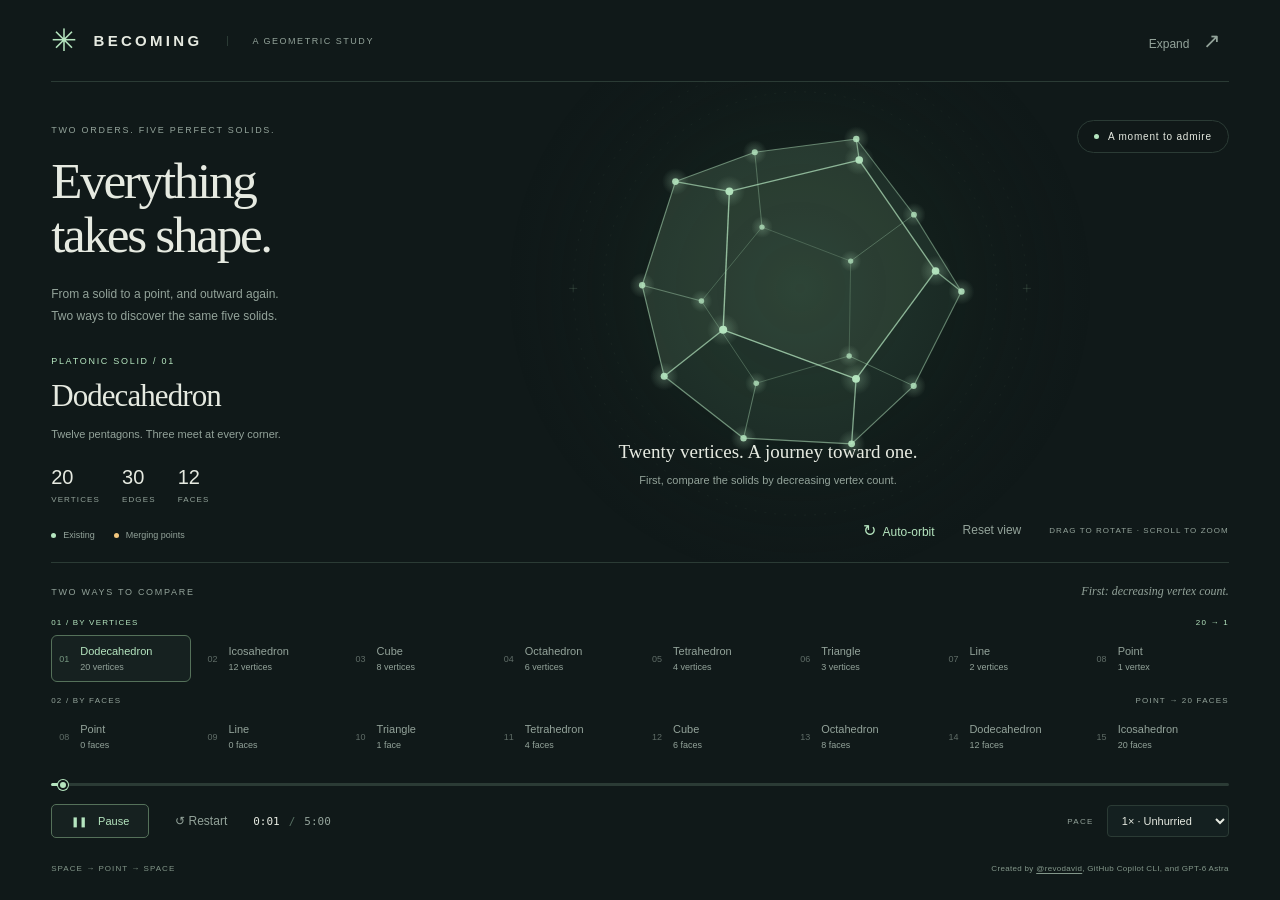
==== index.html @ 0bf8800f "Create Becoming Platonic solids animation Co-authored-by: Copilot <223556219+Copilot@users.noreply.g" ====
<!doctype html>
<html lang="en">
<head>
  <meta charset="utf-8">
  <meta name="viewport" content="width=device-width, initial-scale=1">
  <meta name="theme-color" content="#101919">
  <title>Becoming / A study of Platonic solids</title>
  <link rel="stylesheet" href="styles.css">
  <script src="geometry.js" defer></script>
  <script src="animation.js" defer></script>
</head>
<body>
  <header class="masthead">
    <a class="wordmark" href="./" aria-label="Becoming home"><span class="brand-symbol" aria-hidden="true">&#10035;</span> BECOMING<span class="wordmark-note">A GEOMETRIC STUDY</span></a>
    <button class="quiet-button" id="fullscreen" type="button" aria-label="Enter fullscreen">Expand <span aria-hidden="true">&#8599;</span></button>
  </header>

  <main>
    <section class="scene" aria-label="Interactive three-dimensional geometry animation">
      <canvas id="scene" tabindex="0" aria-label="3D solid. Drag or use arrow keys to rotate; scroll or use plus and minus to zoom."></canvas>
      <div class="introduction">
        <p class="eyebrow">TWO ORDERS. FIVE PERFECT SOLIDS.</p>
        <h1>Everything<br>takes shape.</h1>
        <p class="intro-copy">From a solid to a point, and outward again.<br>Two ways to discover the same five solids.</p>
      </div>
      <div class="phase-indicator"><span id="phase-dot"></span><span id="phase-label">A moment to admire</span></div>
      <div class="shape-info" aria-live="polite" aria-atomic="true">
        <p class="eyebrow" id="shape-category">PLATONIC SOLID / 01</p>
        <h2 id="shape-name">Dodecahedron</h2>
        <p id="shape-description">Twelve pentagons. Three meet at every corner.</p>
        <div class="shape-stats" id="shape-stats"></div>
      </div>
      <div class="scene-caption">
        <p id="caption">Twenty vertices. A journey toward one.</p>
        <span id="caption-detail">First, compare the solids by decreasing vertex count.</span>
      </div>
      <div class="view-tools">
        <button id="orbit" class="quiet-button" type="button" aria-pressed="true"><span class="orbit-icon" aria-hidden="true">&#8635;</span> Auto-orbit</button>
        <button id="reset-view" class="quiet-button" type="button">Reset view</button>
        <span class="drag-hint">DRAG TO ROTATE &middot; SCROLL TO ZOOM</span>
      </div>
      <div class="legend"><span class="legend-dot existing"></span> Existing <span class="legend-dot added"></span> <span id="highlight-label">Merging points</span></div>
    </section>

    <section class="playback" aria-label="Animation playback">
      <div class="timeline-heading"><span class="eyebrow">TWO WAYS TO COMPARE</span><span class="timeline-note" id="order-note">First: decreasing vertex count.</span></div>
      <div class="timeline-chapter active" id="chapter-vertices">
        <div class="chapter-heading"><span>01 / BY VERTICES</span><span>20 &rarr; 1</span></div>
        <div class="stage-navigation" id="stages-vertices" role="group" aria-label="Descending vertex count: dodecahedron to point"></div>
      </div>
      <div class="timeline-chapter" id="chapter-faces">
        <div class="chapter-heading"><span>02 / BY FACES</span><span>POINT &rarr; 20 FACES</span></div>
        <div class="stage-navigation" id="stages-faces" role="group" aria-label="Increasing face count: point to icosahedron"></div>
      </div>
      <label class="sr-only" for="seek">Animation position</label>
      <input id="seek" class="seek" type="range" min="0" max="100" step="0.01" value="0">
      <div class="transport">
        <div class="transport-left">
          <button id="play" class="play-button" type="button" aria-label="Pause animation"><span id="play-icon" aria-hidden="true">&#10074;&#10074;</span><span id="play-text">Pause</span></button>
          <button id="restart" class="quiet-button" type="button" aria-label="Restart animation">&#8634; <span>Restart</span></button>
          <span class="timecode"><span id="elapsed">0:00</span><span class="time-divider">/</span><span id="duration">0:00</span></span>
        </div>
        <div class="transport-right">
          <label for="speed">PACE</label>
          <select id="speed" aria-label="Playback speed">
            <option value="0.5">0.5&times; &middot; Reflective</option>
            <option value="1" selected>1&times; &middot; Unhurried</option>
            <option value="1.5">1.5&times; &middot; Flowing</option>
            <option value="2">2&times; &middot; Brisk</option>
          </select>
        </div>
      </div>
    </section>
  </main>
  <footer><span>SPACE &rarr; POINT &rarr; SPACE</span><span>Created by <a href="https://github.com/revodavid/becoming">@revodavid</a>, GitHub Copilot CLI, and GPT-6 Astra</span></footer>
  <noscript>This animation needs JavaScript enabled in your browser.</noscript>
</body>
</html>
---- styles.css ----
:root {
  color-scheme: dark;
  --background: #101919;
  --surface: #142020;
  --text: #e6eae1;
  --muted: #93a39a;
  --line: #2b3b35;
  --green: #b5e5bf;
  --gold: #f2c77e;
}
* { box-sizing: border-box; }
body { margin: 0; background: var(--background); color: var(--text); font-family: "Segoe UI", sans-serif; font-size: 14px; }
button, select, input { font: inherit; }
button, select { cursor: pointer; }
button { color: inherit; }
button:focus-visible, select:focus-visible, input:focus-visible, canvas:focus-visible, a:focus-visible { outline: 2px solid var(--gold); outline-offset: 5px; }
button:disabled { cursor: default; opacity: .4; }
.masthead { height: 82px; margin: 0 4%; border-bottom: 1px solid var(--line); display: flex; align-items: center; justify-content: space-between; }
.wordmark { display: flex; align-items: center; gap: 13px; color: var(--text); text-decoration: none; letter-spacing: .22em; font-size: 15px; font-weight: 600; }
.brand-symbol { color: var(--green); font-size: 31px; font-weight: 400; }
.wordmark-note { color: var(--muted); border-left: 1px solid var(--line); margin-left: 12px; padding-left: 24px; font-size: 9px; letter-spacing: .17em; font-weight: 400; }
.quiet-button { border: 0; background: transparent; padding: 8px; color: var(--muted); font-size: 12px; transition: color .2s; }
.quiet-button:hover, .quiet-button[aria-pressed="true"] { color: var(--green); }
.masthead .quiet-button span { font-size: 21px; padding-left: 10px; }
main { max-width: 1800px; margin: auto; }
.scene { position: relative; height: calc(100svh - 424px); min-height: 480px; max-height: 1000px; overflow: hidden; }
#scene { display: block; width: 100%; height: 100%; touch-action: none; cursor: grab; }
#scene:active { cursor: grabbing; }
.introduction { position: absolute; top: 9%; left: 4%; pointer-events: none; }
.eyebrow { color: var(--muted); font-size: 9px; letter-spacing: .19em; font-weight: 500; margin: 0 0 19px; }
h1 { font-family: Georgia, "Times New Roman", serif; font-size: clamp(38px, 4vw, 65px); font-weight: 400; letter-spacing: -.045em; line-height: 1.05; margin: 0 0 21px; }
.intro-copy { color: var(--muted); font-size: 12px; line-height: 1.9; margin: 0; }
.phase-indicator { position: absolute; top: 8%; right: 4%; display: flex; align-items: center; gap: 9px; border: 1px solid var(--line); border-radius: 30px; padding: 10px 16px; font-size: 10px; letter-spacing: .08em; background: #101919b3; }
#phase-dot { width: 5px; height: 5px; border-radius: 50%; background: var(--green); }
.phase-indicator.adding { color: var(--gold); border-color: #6d5939; }
.phase-indicator.adding #phase-dot { background: var(--gold); box-shadow: 0 0 9px #f2c77e70; }
.shape-info { position: absolute; left: 4%; bottom: 12%; pointer-events: none; max-width: 270px; }
.shape-info .eyebrow { color: var(--green); margin-bottom: 12px; }
h2 { font: 400 31px Georgia, "Times New Roman", serif; letter-spacing: -.03em; margin: 0 0 12px; }
#shape-description { font-size: 11px; color: var(--muted); line-height: 1.6; margin: 0; }
.shape-stats { display: flex; gap: 22px; margin-top: 23px; }
.stat { display: flex; flex-direction: column; gap: 6px; }
.stat strong { font-size: 20px; font-weight: 400; font-variant-numeric: tabular-nums; }
.stat span { font-size: 8px; letter-spacing: .14em; color: var(--muted); }
.scene-caption { position: absolute; bottom: 15%; left: 35%; width: 50%; text-align: center; pointer-events: none; }
.scene-caption p { margin: 0 0 9px; font: 400 19px Georgia, "Times New Roman", serif; }
.scene-caption > span { color: var(--muted); font-size: 11px; line-height: 1.6; display: block; }
.view-tools { position: absolute; right: 4%; bottom: 3%; display: flex; align-items: center; gap: 12px; }
.drag-hint { font-size: 8px; color: var(--muted); letter-spacing: .13em; margin-left: 8px; }
.orbit-icon { font-size: 16px; margin-right: 4px; }
.legend { position: absolute; left: 4%; bottom: 4.5%; display: flex; align-items: center; gap: 7px; color: var(--muted); font-size: 9px; }
.legend-dot { width: 5px; height: 5px; border-radius: 50%; }
.legend-dot.existing { background: var(--green); }
.legend-dot.added { background: var(--gold); margin-left: 12px; }
.playback { margin: 0 4%; padding-top: 21px; border-top: 1px solid var(--line); }
.timeline-heading { display: flex; justify-content: space-between; align-items: center; margin-bottom: 19px; }
.timeline-heading .eyebrow { margin: 0; }
.timeline-note { font-family: Georgia, "Times New Roman", serif; font-style: italic; font-size: 12px; color: var(--muted); }
.timeline-chapter + .timeline-chapter { margin-top: 14px; }
.chapter-heading { display: flex; justify-content: space-between; margin-bottom: 8px; color: var(--muted); font-size: 8px; letter-spacing: .15em; }
.timeline-chapter.active .chapter-heading { color: var(--green); }
.stage-navigation { display: grid; grid-template-columns: repeat(8, 1fr); gap: 8px; }
.stage-button { min-width: 0; border: 1px solid transparent; border-radius: 6px; background: transparent; padding: 9px 7px; text-align: left; color: var(--muted); display: flex; align-items: center; gap: 11px; }
.stage-button:hover { background: #ffffff05; color: var(--text); }
.stage-button.active { border-color: #55715a; background: #b5e5bf0a; color: var(--green); }
.stage-index { font-size: 9px; opacity: .6; font-variant-numeric: tabular-nums; }
.stage-title { display: block; font-size: 11px; }
.stage-count { display: block; font-size: 9px; margin-top: 5px; color: var(--muted); }
.seek { --progress: 0%; appearance: none; display: block; height: 3px; width: 100%; margin: 23px 0 18px; border-radius: 3px; background: linear-gradient(to right, var(--green) var(--progress), var(--line) var(--progress)); cursor: pointer; }
.seek::-webkit-slider-thumb { appearance: none; width: 10px; height: 10px; border-radius: 50%; background: var(--green); border: 2px solid var(--background); box-shadow: 0 0 0 1px var(--green); }
.seek::-moz-range-thumb { width: 7px; height: 7px; border-radius: 50%; background: var(--green); border: 2px solid var(--background); }
.transport, .transport-left, .transport-right { display: flex; align-items: center; }
.transport { justify-content: space-between; }
.transport-left { gap: 18px; }
.play-button { min-width: 98px; padding: 10px 16px; display: flex; justify-content: center; align-items: center; gap: 11px; border: 1px solid #55715a; border-radius: 5px; color: var(--green); background: #b5e5bf0a; font-size: 11px; }
.play-button:hover { background: #b5e5bf18; }
#play-icon { font-size: 10px; }
.timecode { font-family: Consolas, monospace; font-size: 11px; color: var(--muted); }
#elapsed { color: var(--text); }
.time-divider { padding: 0 9px; color: #577063; }
.transport-right { gap: 13px; }
.transport-right label { font-size: 8px; letter-spacing: .17em; color: var(--muted); }
select { background: var(--surface); border: 1px solid var(--line); border-radius: 4px; padding: 8px 10px; color: var(--text); font-size: 11px; }
footer { display: flex; justify-content: space-between; margin: 26px 4% 17px; color: #83978a; font-size: 8px; letter-spacing: .13em; }
footer span:last-child { letter-spacing: .04em; }
footer a { color: inherit; text-underline-offset: 2px; }
footer a:hover { color: var(--green); }
.sr-only { position: absolute; width: 1px; height: 1px; padding: 0; margin: -1px; overflow: hidden; clip: rect(0, 0, 0, 0); white-space: nowrap; border: 0; }
@media (min-width: 1600px) { .introduction, .shape-info, .legend { left: 5%; } }
@media (max-width: 1000px) {
  .wordmark-note { display: none; }
  .drag-hint { display: none; }
  .stage-button { gap: 6px; padding: 8px 4px; }
  .stage-index { display: none; }
  .stage-title { font-size: 10px; }
  .shape-info { max-width: 220px; }
  .scene-caption { left: 34%; width: 61%; }
  .scene-caption p { font-size: 17px; }
}
@media (max-width: 640px) {
  .masthead { height: 65px; }
  .wordmark { font-size: 12px; }
  .scene { height: 610px; min-height: 610px; }
  .introduction { top: 25px; }
  .introduction .eyebrow { font-size: 7px; margin-bottom: 13px; }
  h1 { font-size: 34px; }
  .intro-copy { display: none; }
  .phase-indicator { top: 26px; padding: 8px 11px; font-size: 8px; }
  .shape-info { bottom: 82px; max-width: none; width: 92%; }
  .shape-info .eyebrow { font-size: 8px; margin-bottom: 9px; }
  h2 { font-size: 25px; }
  #shape-description { max-width: 53%; font-size: 10px; }
  .shape-stats { position: absolute; right: 0; top: 0; gap: 17px; }
  .stat strong { font-size: 18px; }
  .stat span { font-size: 7px; }
  .scene-caption { bottom: 203px; left: 5%; width: 90%; }
  .scene-caption p { font-size: 16px; }
  .scene-caption > span { font-size: 10px; }
  .view-tools { bottom: 17px; gap: 8px; }
  .legend { bottom: 32px; font-size: 8px; gap: 5px; }
  .view-tools .quiet-button { font-size: 10px; padding: 5px; }
  .stage-navigation { grid-template-columns: repeat(4, 1fr); gap: 5px; }
  .stage-button { padding: 9px 7px; gap: 8px; }
  .stage-index { display: none; }
  .stage-title { font-size: clamp(8px, 2.3vw, 10px); }
  .stage-count { font-size: 8px; }
  .timeline-note { font-size: 10px; text-align: right; }
  .timeline-heading { gap: 12px; }
  .timeline-heading .eyebrow { font-size: 8px; }
  .transport-left { gap: 7px; }
  .play-button { min-width: 74px; padding: 9px 10px; gap: 7px; }
  #restart span, .transport-right label { display: none; }
  .timecode { font-size: 10px; }
  .time-divider { padding: 0 4px; }
  .transport-right { gap: 0; }
  select { max-width: 120px; padding: 7px 3px; font-size: 10px; }
  footer { font-size: 7px; margin-top: 24px; gap: 16px; }
  footer span:last-child { max-width: 140px; text-align: right; }
}
@media (prefers-reduced-motion: reduce) { * { transition: none !important; } }
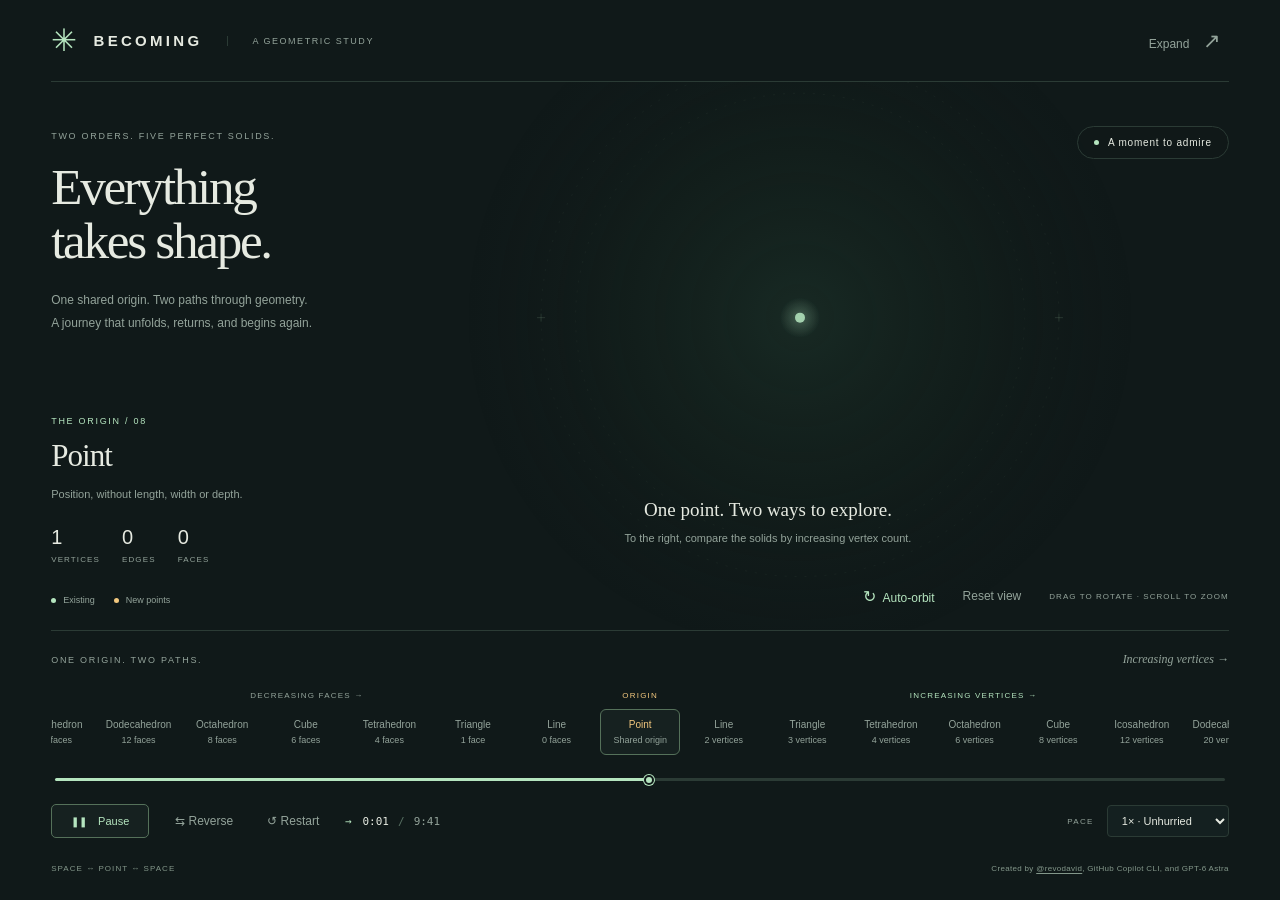
==== commit e28def38: "Add centered bouncing timeline and direction controls Unify both geometry paths around one shared po" ====
--- a/index.html
+++ b/index.html
@@ -21,44 +21,47 @@
       <div class="introduction">
         <p class="eyebrow">TWO ORDERS. FIVE PERFECT SOLIDS.</p>
         <h1>Everything<br>takes shape.</h1>
-        <p class="intro-copy">From a solid to a point, and outward again.<br>Two ways to discover the same five solids.</p>
+        <p class="intro-copy">One shared origin. Two paths through geometry.<br>A journey that unfolds, returns, and begins again.</p>
       </div>
       <div class="phase-indicator"><span id="phase-dot"></span><span id="phase-label">A moment to admire</span></div>
       <div class="shape-info" aria-live="polite" aria-atomic="true">
-        <p class="eyebrow" id="shape-category">PLATONIC SOLID / 01</p>
-        <h2 id="shape-name">Dodecahedron</h2>
-        <p id="shape-description">Twelve pentagons. Three meet at every corner.</p>
+        <p class="eyebrow" id="shape-category">THE ORIGIN / 08</p>
+        <h2 id="shape-name">Point</h2>
+        <p id="shape-description">Position, without length, width or depth.</p>
         <div class="shape-stats" id="shape-stats"></div>
       </div>
       <div class="scene-caption">
-        <p id="caption">Twenty vertices. A journey toward one.</p>
-        <span id="caption-detail">First, compare the solids by decreasing vertex count.</span>
+        <p id="caption">One point. Two ways to explore.</p>
+        <span id="caption-detail">To the right, compare the solids by increasing vertex count.</span>
       </div>
       <div class="view-tools">
         <button id="orbit" class="quiet-button" type="button" aria-pressed="true"><span class="orbit-icon" aria-hidden="true">&#8635;</span> Auto-orbit</button>
         <button id="reset-view" class="quiet-button" type="button">Reset view</button>
         <span class="drag-hint">DRAG TO ROTATE &middot; SCROLL TO ZOOM</span>
       </div>
-      <div class="legend"><span class="legend-dot existing"></span> Existing <span class="legend-dot added"></span> <span id="highlight-label">Merging points</span></div>
+      <div class="legend"><span class="legend-dot existing"></span> Existing <span class="legend-dot added"></span> <span id="highlight-label">New points</span></div>
     </section>
 
     <section class="playback" aria-label="Animation playback">
-      <div class="timeline-heading"><span class="eyebrow">TWO WAYS TO COMPARE</span><span class="timeline-note" id="order-note">First: decreasing vertex count.</span></div>
-      <div class="timeline-chapter active" id="chapter-vertices">
-        <div class="chapter-heading"><span>01 / BY VERTICES</span><span>20 &rarr; 1</span></div>
-        <div class="stage-navigation" id="stages-vertices" role="group" aria-label="Descending vertex count: dodecahedron to point"></div>
+      <div class="timeline-heading"><span class="eyebrow">ONE ORIGIN. TWO PATHS.</span><span class="timeline-note" id="order-note">Increasing vertices &rarr;</span></div>
+      <div class="timeline-scroll" id="timeline-scroll">
+        <div class="timeline-track">
+          <div class="path-labels">
+            <span id="path-faces">DECREASING FACES &rarr;</span>
+            <span class="origin-label">ORIGIN</span>
+            <span id="path-vertices" class="active">INCREASING VERTICES &rarr;</span>
+          </div>
+          <div class="stage-navigation" id="stages" role="group" aria-label="Single timeline: icosahedron, through the shared point, to dodecahedron"></div>
+          <label class="sr-only" for="seek">Timeline position</label>
+          <input id="seek" class="seek" type="range" min="0" max="14" step="0.001" value="7">
+        </div>
       </div>
-      <div class="timeline-chapter" id="chapter-faces">
-        <div class="chapter-heading"><span>02 / BY FACES</span><span>POINT &rarr; 20 FACES</span></div>
-        <div class="stage-navigation" id="stages-faces" role="group" aria-label="Increasing face count: point to icosahedron"></div>
-      </div>
-      <label class="sr-only" for="seek">Animation position</label>
-      <input id="seek" class="seek" type="range" min="0" max="100" step="0.01" value="0">
       <div class="transport">
         <div class="transport-left">
           <button id="play" class="play-button" type="button" aria-label="Pause animation"><span id="play-icon" aria-hidden="true">&#10074;&#10074;</span><span id="play-text">Pause</span></button>
-          <button id="restart" class="quiet-button" type="button" aria-label="Restart animation">&#8634; <span>Restart</span></button>
-          <span class="timecode"><span id="elapsed">0:00</span><span class="time-divider">/</span><span id="duration">0:00</span></span>
+          <button id="reverse" class="quiet-button" type="button" aria-label="Reverse direction to move left" title="Reverse direction to move left"><span aria-hidden="true">&#8646;</span> Reverse</button>
+          <button id="restart" class="quiet-button" type="button" aria-label="Restart from the center point, moving right">&#8634; <span>Restart</span></button>
+          <span class="timecode" title="Position in one complete repeating bounce cycle"><span id="travel-direction" aria-label="Moving right">&rarr;</span> <span id="elapsed">0:00</span><span class="time-divider">/</span><span id="duration">0:00</span></span>
         </div>
         <div class="transport-right">
           <label for="speed">PACE</label>
@@ -72,7 +75,7 @@
       </div>
     </section>
   </main>
-  <footer><span>SPACE &rarr; POINT &rarr; SPACE</span><span>Created by <a href="https://github.com/revodavid/becoming">@revodavid</a>, GitHub Copilot CLI, and GPT-6 Astra</span></footer>
+  <footer><span>SPACE &harr; POINT &harr; SPACE</span><span>Created by <a href="https://github.com/revodavid/becoming">@revodavid</a>, GitHub Copilot CLI, and GPT-6 Astra</span></footer>
   <noscript>This animation needs JavaScript enabled in your browser.</noscript>
 </body>
 </html>
--- a/styles.css
+++ b/styles.css
@@ -23,7 +23,7 @@
 .quiet-button:hover, .quiet-button[aria-pressed="true"] { color: var(--green); }
 .masthead .quiet-button span { font-size: 21px; padding-left: 10px; }
 main { max-width: 1800px; margin: auto; }
-.scene { position: relative; height: calc(100svh - 424px); min-height: 480px; max-height: 1000px; overflow: hidden; }
+.scene { position: relative; height: calc(100svh - 352px); min-height: 480px; max-height: 1000px; overflow: hidden; }
 #scene { display: block; width: 100%; height: 100%; touch-action: none; cursor: grab; }
 #scene:active { cursor: grabbing; }
 .introduction { position: absolute; top: 9%; left: 4%; pointer-events: none; }
@@ -56,17 +56,19 @@
 .timeline-heading { display: flex; justify-content: space-between; align-items: center; margin-bottom: 19px; }
 .timeline-heading .eyebrow { margin: 0; }
 .timeline-note { font-family: Georgia, "Times New Roman", serif; font-style: italic; font-size: 12px; color: var(--muted); }
-.timeline-chapter + .timeline-chapter { margin-top: 14px; }
-.chapter-heading { display: flex; justify-content: space-between; margin-bottom: 8px; color: var(--muted); font-size: 8px; letter-spacing: .15em; }
-.timeline-chapter.active .chapter-heading { color: var(--green); }
-.stage-navigation { display: grid; grid-template-columns: repeat(8, 1fr); gap: 8px; }
-.stage-button { min-width: 0; border: 1px solid transparent; border-radius: 6px; background: transparent; padding: 9px 7px; text-align: left; color: var(--muted); display: flex; align-items: center; gap: 11px; }
+.timeline-scroll { overflow-x: auto; scrollbar-width: thin; scrollbar-color: var(--line) var(--background); padding: 5px 0; }
+.timeline-track { position: relative; min-width: 1250px; }
+.path-labels { display: grid; grid-template-columns: 7fr 1fr 7fr; margin-bottom: 9px; text-align: center; color: var(--muted); font-size: 8px; letter-spacing: .15em; }
+.path-labels .active { color: var(--green); }
+.origin-label { color: var(--gold); }
+.stage-navigation { display: grid; grid-template-columns: repeat(15, minmax(0, 1fr)); gap: 4px; }
+.stage-button { min-width: 0; border: 1px solid transparent; border-radius: 6px; background: transparent; padding: 9px 4px; text-align: center; color: var(--muted); }
 .stage-button:hover { background: #ffffff05; color: var(--text); }
 .stage-button.active { border-color: #55715a; background: #b5e5bf0a; color: var(--green); }
-.stage-index { font-size: 9px; opacity: .6; font-variant-numeric: tabular-nums; }
-.stage-title { display: block; font-size: 11px; }
+.stage-button.pivot .stage-title { color: var(--gold); }
+.stage-title { display: block; font-size: 10px; white-space: nowrap; }
 .stage-count { display: block; font-size: 9px; margin-top: 5px; color: var(--muted); }
-.seek { --progress: 0%; appearance: none; display: block; height: 3px; width: 100%; margin: 23px 0 18px; border-radius: 3px; background: linear-gradient(to right, var(--green) var(--progress), var(--line) var(--progress)); cursor: pointer; }
+.seek { --progress: 50%; appearance: none; display: block; height: 3px; width: calc(100% - (100% - 56px) / 15); margin: 23px calc((100% - 56px) / 30) 18px; border-radius: 3px; background: linear-gradient(to right, var(--green) var(--progress), var(--line) var(--progress)); cursor: pointer; }
 .seek::-webkit-slider-thumb { appearance: none; width: 10px; height: 10px; border-radius: 50%; background: var(--green); border: 2px solid var(--background); box-shadow: 0 0 0 1px var(--green); }
 .seek::-moz-range-thumb { width: 7px; height: 7px; border-radius: 50%; background: var(--green); border: 2px solid var(--background); }
 .transport, .transport-left, .transport-right { display: flex; align-items: center; }
@@ -77,6 +79,7 @@
 #play-icon { font-size: 10px; }
 .timecode { font-family: Consolas, monospace; font-size: 11px; color: var(--muted); }
 #elapsed { color: var(--text); }
+#travel-direction { color: var(--green); margin-right: 4px; }
 .time-divider { padding: 0 9px; color: #577063; }
 .transport-right { gap: 13px; }
 .transport-right label { font-size: 8px; letter-spacing: .17em; color: var(--muted); }
@@ -90,9 +93,6 @@
 @media (max-width: 1000px) {
   .wordmark-note { display: none; }
   .drag-hint { display: none; }
-  .stage-button { gap: 6px; padding: 8px 4px; }
-  .stage-index { display: none; }
-  .stage-title { font-size: 10px; }
   .shape-info { max-width: 220px; }
   .scene-caption { left: 34%; width: 61%; }
   .scene-caption p { font-size: 17px; }
@@ -119,20 +119,17 @@
   .view-tools { bottom: 17px; gap: 8px; }
   .legend { bottom: 32px; font-size: 8px; gap: 5px; }
   .view-tools .quiet-button { font-size: 10px; padding: 5px; }
-  .stage-navigation { grid-template-columns: repeat(4, 1fr); gap: 5px; }
-  .stage-button { padding: 9px 7px; gap: 8px; }
-  .stage-index { display: none; }
-  .stage-title { font-size: clamp(8px, 2.3vw, 10px); }
-  .stage-count { font-size: 8px; }
   .timeline-note { font-size: 10px; text-align: right; }
   .timeline-heading { gap: 12px; }
   .timeline-heading .eyebrow { font-size: 8px; }
-  .transport-left { gap: 7px; }
+  .transport { flex-wrap: wrap; gap: 10px; }
+  .transport-left { flex: 1 0 100%; gap: 7px; }
   .play-button { min-width: 74px; padding: 9px 10px; gap: 7px; }
   #restart span, .transport-right label { display: none; }
   .timecode { font-size: 10px; }
   .time-divider { padding: 0 4px; }
-  .transport-right { gap: 0; }
+  #travel-direction { margin-right: 0; }
+  .transport-right { gap: 0; margin-left: auto; }
   select { max-width: 120px; padding: 7px 3px; font-size: 10px; }
   footer { font-size: 7px; margin-top: 24px; gap: 16px; }
   footer span:last-child { max-width: 140px; text-align: right; }
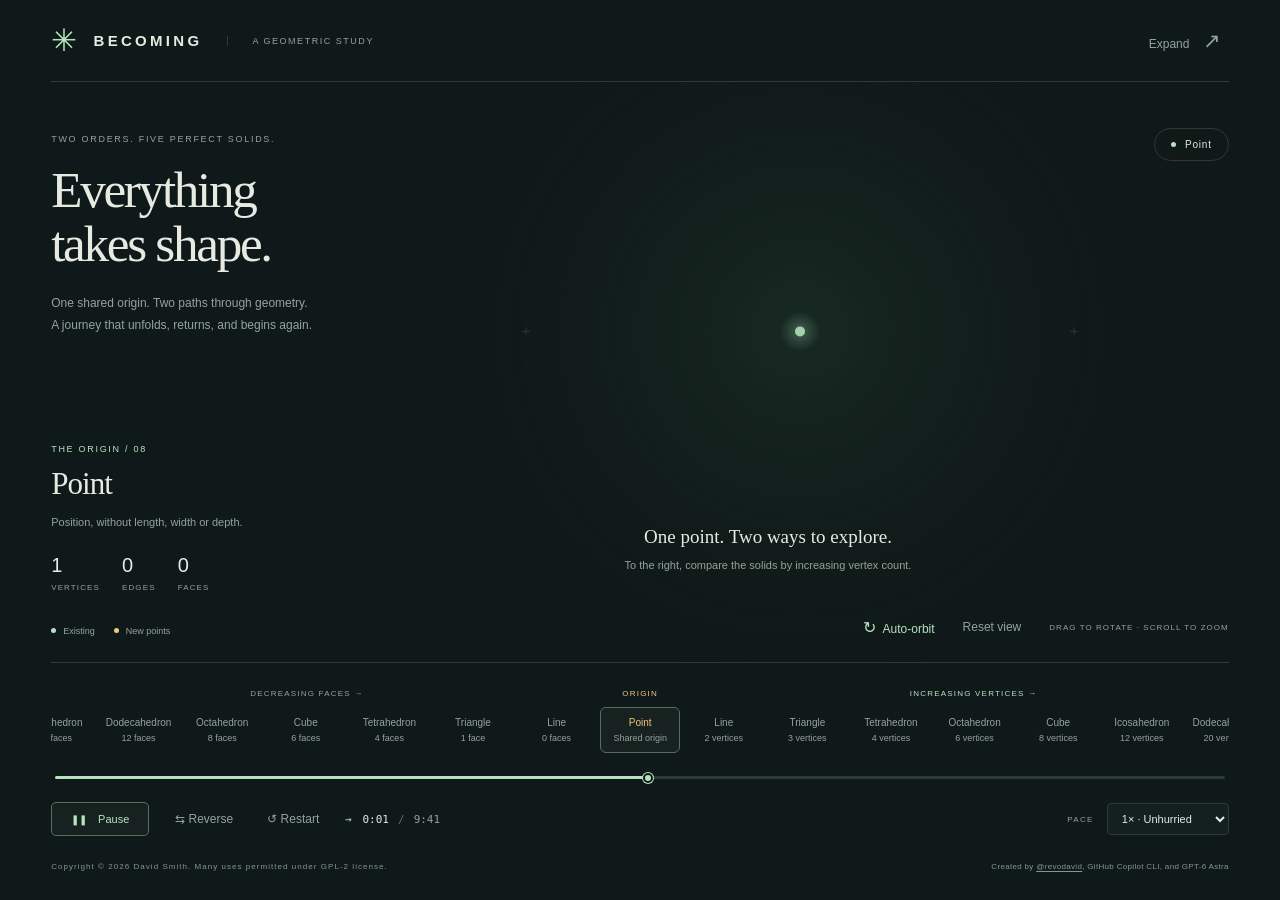
==== commit c3f77236: "Refine vertex merging and status display; add GPL-2 license Merge removed vertices into survivors wh" ====
--- a/index.html
+++ b/index.html
@@ -23,7 +23,7 @@
         <h1>Everything<br>takes shape.</h1>
         <p class="intro-copy">One shared origin. Two paths through geometry.<br>A journey that unfolds, returns, and begins again.</p>
       </div>
-      <div class="phase-indicator"><span id="phase-dot"></span><span id="phase-label">A moment to admire</span></div>
+      <div class="phase-indicator"><span id="phase-dot"></span><span id="phase-label">Point</span></div>
       <div class="shape-info" aria-live="polite" aria-atomic="true">
         <p class="eyebrow" id="shape-category">THE ORIGIN / 08</p>
         <h2 id="shape-name">Point</h2>
@@ -43,13 +43,12 @@
     </section>
 
     <section class="playback" aria-label="Animation playback">
-      <div class="timeline-heading"><span class="eyebrow">ONE ORIGIN. TWO PATHS.</span><span class="timeline-note" id="order-note">Increasing vertices &rarr;</span></div>
       <div class="timeline-scroll" id="timeline-scroll">
         <div class="timeline-track">
           <div class="path-labels">
-            <span id="path-faces">DECREASING FACES &rarr;</span>
+            <div class="path-group"><span id="path-faces">DECREASING FACES &rarr;</span></div>
             <span class="origin-label">ORIGIN</span>
-            <span id="path-vertices" class="active">INCREASING VERTICES &rarr;</span>
+            <div class="path-group"><span id="path-vertices" class="active">INCREASING VERTICES &rarr;</span></div>
           </div>
           <div class="stage-navigation" id="stages" role="group" aria-label="Single timeline: icosahedron, through the shared point, to dodecahedron"></div>
           <label class="sr-only" for="seek">Timeline position</label>
@@ -75,7 +74,7 @@
       </div>
     </section>
   </main>
-  <footer><span>SPACE &harr; POINT &harr; SPACE</span><span>Created by <a href="https://github.com/revodavid/becoming">@revodavid</a>, GitHub Copilot CLI, and GPT-6 Astra</span></footer>
+  <footer><span>Copyright &copy; 2026 David Smith. Many uses permitted under GPL-2 license.</span><span>Created by <a href="https://github.com/revodavid/becoming">@revodavid</a>, GitHub Copilot CLI, and GPT-6 Astra</span></footer>
   <noscript>This animation needs JavaScript enabled in your browser.</noscript>
 </body>
 </html>
--- a/styles.css
+++ b/styles.css
@@ -23,7 +23,7 @@
 .quiet-button:hover, .quiet-button[aria-pressed="true"] { color: var(--green); }
 .masthead .quiet-button span { font-size: 21px; padding-left: 10px; }
 main { max-width: 1800px; margin: auto; }
-.scene { position: relative; height: calc(100svh - 352px); min-height: 480px; max-height: 1000px; overflow: hidden; }
+.scene { position: relative; height: calc(100svh - 320px); min-height: 480px; max-height: 1000px; overflow: hidden; }
 #scene { display: block; width: 100%; height: 100%; touch-action: none; cursor: grab; }
 #scene:active { cursor: grabbing; }
 .introduction { position: absolute; top: 9%; left: 4%; pointer-events: none; }
@@ -53,12 +53,11 @@
 .legend-dot.existing { background: var(--green); }
 .legend-dot.added { background: var(--gold); margin-left: 12px; }
 .playback { margin: 0 4%; padding-top: 21px; border-top: 1px solid var(--line); }
-.timeline-heading { display: flex; justify-content: space-between; align-items: center; margin-bottom: 19px; }
-.timeline-heading .eyebrow { margin: 0; }
-.timeline-note { font-family: Georgia, "Times New Roman", serif; font-style: italic; font-size: 12px; color: var(--muted); }
 .timeline-scroll { overflow-x: auto; scrollbar-width: thin; scrollbar-color: var(--line) var(--background); padding: 5px 0; }
 .timeline-track { position: relative; min-width: 1250px; }
 .path-labels { display: grid; grid-template-columns: 7fr 1fr 7fr; margin-bottom: 9px; text-align: center; color: var(--muted); font-size: 8px; letter-spacing: .15em; }
+.path-group { min-width: 0; }
+.path-group > span { position: sticky; left: 8px; right: 8px; display: inline-block; white-space: nowrap; }
 .path-labels .active { color: var(--green); }
 .origin-label { color: var(--gold); }
 .stage-navigation { display: grid; grid-template-columns: repeat(15, minmax(0, 1fr)); gap: 4px; }
@@ -119,9 +118,6 @@
   .view-tools { bottom: 17px; gap: 8px; }
   .legend { bottom: 32px; font-size: 8px; gap: 5px; }
   .view-tools .quiet-button { font-size: 10px; padding: 5px; }
-  .timeline-note { font-size: 10px; text-align: right; }
-  .timeline-heading { gap: 12px; }
-  .timeline-heading .eyebrow { font-size: 8px; }
   .transport { flex-wrap: wrap; gap: 10px; }
   .transport-left { flex: 1 0 100%; gap: 7px; }
   .play-button { min-width: 74px; padding: 9px 10px; gap: 7px; }
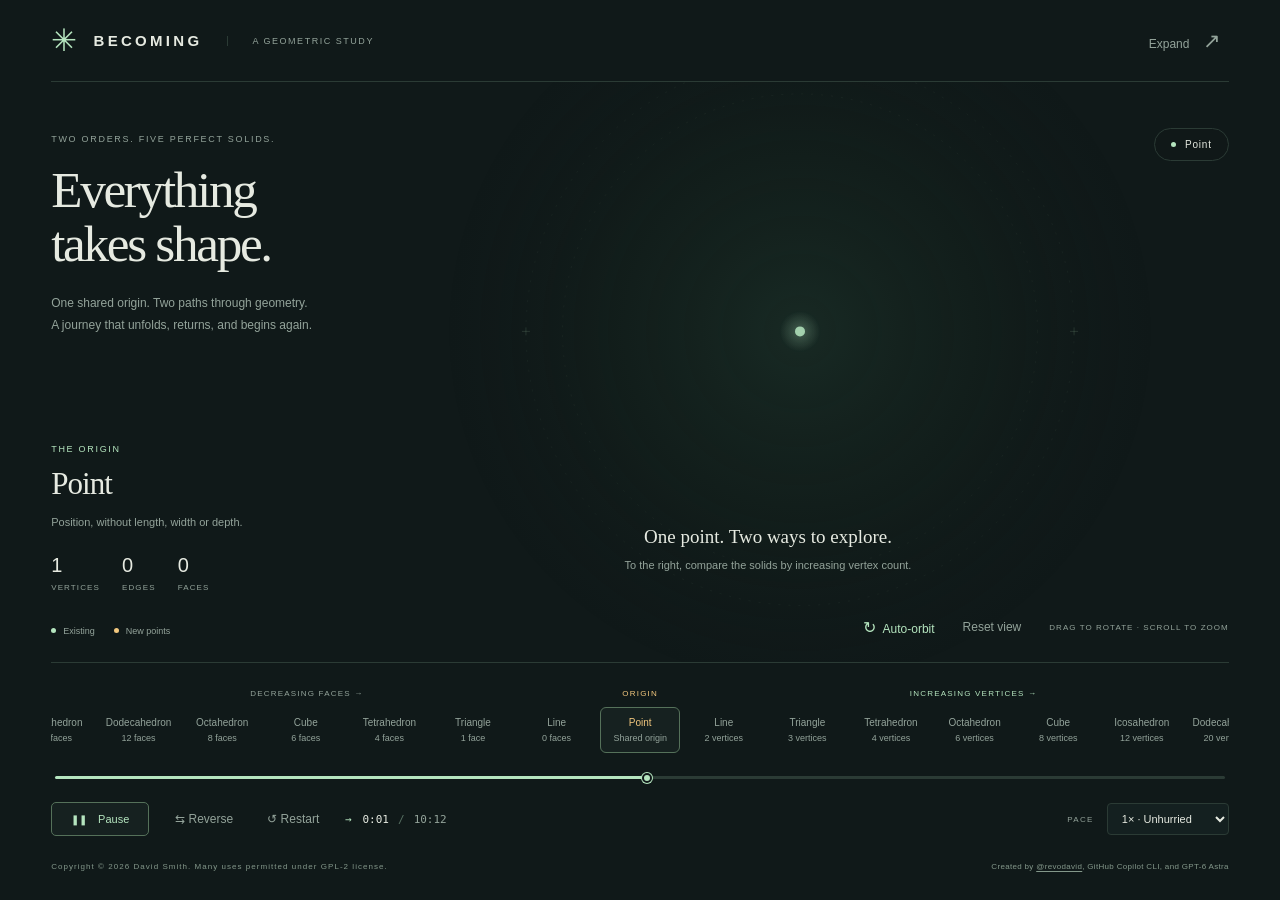
==== commit 7b0643d5: "Polish shape labels, caption pacing, and 3D camera framing Keep shape details and timeline selection" ====
--- a/index.html
+++ b/index.html
@@ -25,7 +25,7 @@
       </div>
       <div class="phase-indicator"><span id="phase-dot"></span><span id="phase-label">Point</span></div>
       <div class="shape-info" aria-live="polite" aria-atomic="true">
-        <p class="eyebrow" id="shape-category">THE ORIGIN / 08</p>
+        <p class="eyebrow" id="shape-category">THE ORIGIN</p>
         <h2 id="shape-name">Point</h2>
         <p id="shape-description">Position, without length, width or depth.</p>
         <div class="shape-stats" id="shape-stats"></div>
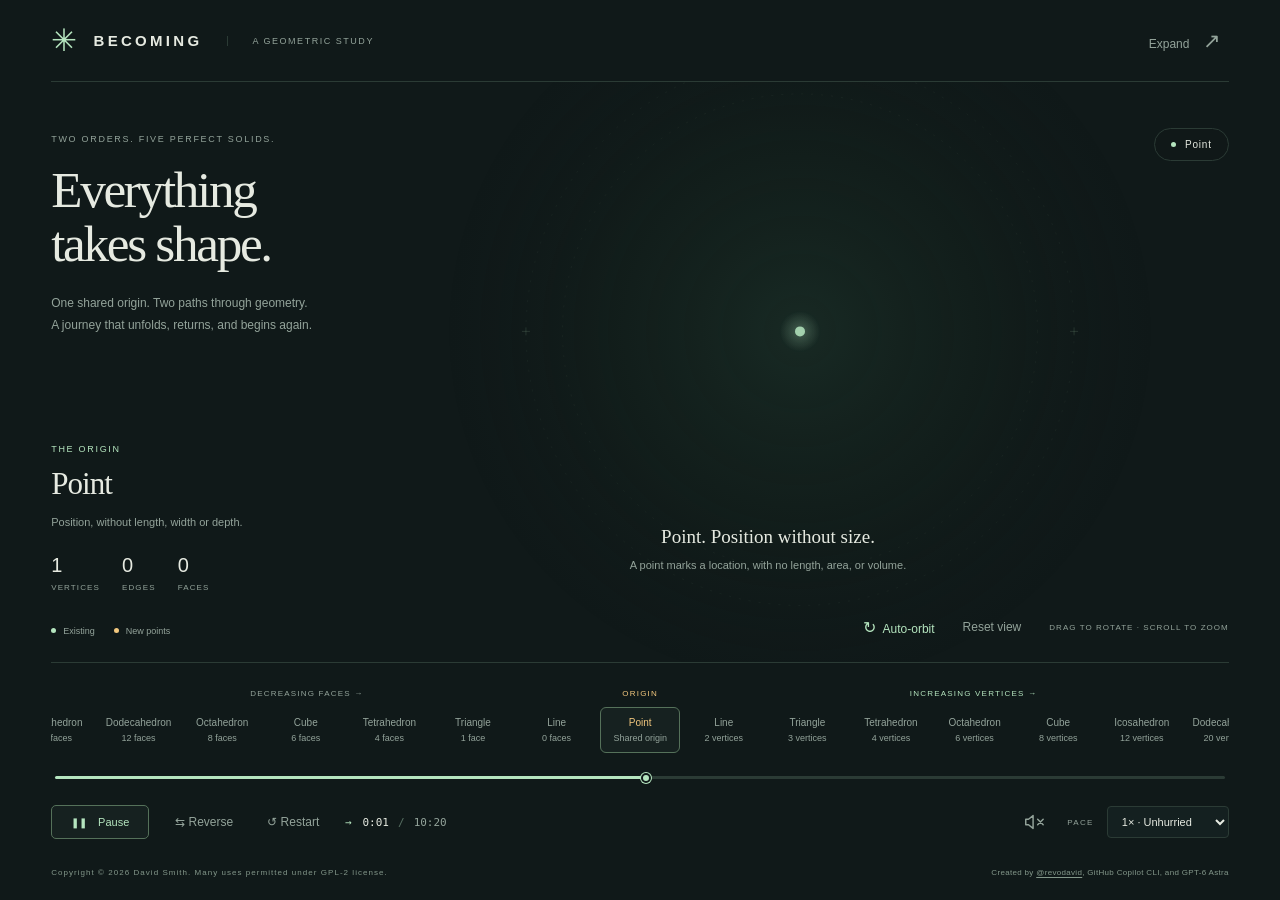
==== commit 056c2c64: "Add synchronized four-movement MIDI soundtrack Compose original flute and piano-led movements with e" ====
--- a/index.html
+++ b/index.html
@@ -7,6 +7,9 @@
   <title>Becoming / A study of Platonic solids</title>
   <link rel="stylesheet" href="styles.css">
   <script src="geometry.js" defer></script>
+  <script src="music/score-data.js" defer></script>
+  <script src="midi.js" defer></script>
+  <script src="music.js" defer></script>
   <script src="animation.js" defer></script>
 </head>
 <body>
@@ -31,8 +34,8 @@
         <div class="shape-stats" id="shape-stats"></div>
       </div>
       <div class="scene-caption">
-        <p id="caption">One point. Two ways to explore.</p>
-        <span id="caption-detail">To the right, compare the solids by increasing vertex count.</span>
+        <p id="caption">Point. Position without size.</p>
+        <span id="caption-detail">A point marks a location, with no length, area, or volume.</span>
       </div>
       <div class="view-tools">
         <button id="orbit" class="quiet-button" type="button" aria-pressed="true"><span class="orbit-icon" aria-hidden="true">&#8635;</span> Auto-orbit</button>
@@ -63,6 +66,13 @@
           <span class="timecode" title="Position in one complete repeating bounce cycle"><span id="travel-direction" aria-label="Moving right">&rarr;</span> <span id="elapsed">0:00</span><span class="time-divider">/</span><span id="duration">0:00</span></span>
         </div>
         <div class="transport-right">
+          <button id="music" class="quiet-button" type="button" aria-pressed="false" aria-label="Unmute music" title="Unmute music" aria-describedby="music-status">
+            <svg width="22" height="22" viewBox="0 0 24 24" fill="none" stroke="currentColor" stroke-width="1.6" stroke-linecap="round" stroke-linejoin="round" aria-hidden="true" focusable="false">
+              <path d="M11 5 6 9H3v6h3l5 4Z"></path>
+              <path class="speaker-muted" d="m16 9 6 6m0-6-6 6"></path>
+              <path class="speaker-playing" d="M15 8a6 6 0 0 1 0 8m3-11a10 10 0 0 1 0 14"></path>
+            </svg>
+          </button>
           <label for="speed">PACE</label>
           <select id="speed" aria-label="Playback speed">
             <option value="0.5">0.5&times; &middot; Reflective</option>
@@ -72,6 +82,7 @@
           </select>
         </div>
       </div>
+      <p id="music-status" class="music-status" role="status" aria-live="polite" hidden></p>
     </section>
   </main>
   <footer><span>Copyright &copy; 2026 David Smith. Many uses permitted under GPL-2 license.</span><span>Created by <a href="https://github.com/revodavid/becoming">@revodavid</a>, GitHub Copilot CLI, and GPT-6 Astra</span></footer>
--- a/styles.css
+++ b/styles.css
@@ -81,6 +81,13 @@
 #travel-direction { color: var(--green); margin-right: 4px; }
 .time-divider { padding: 0 9px; color: #577063; }
 .transport-right { gap: 13px; }
+.transport { flex-wrap: wrap; gap: 12px; }
+.transport-right { flex-wrap: wrap; margin-left: auto; }
+#music { display: inline-flex; align-items: center; justify-content: center; width: 40px; height: 40px; padding: 8px; }
+#music[aria-pressed="true"] { color: var(--green); }
+#music[aria-pressed="false"] .speaker-playing, #music[aria-pressed="true"] .speaker-muted { display: none; }
+.music-status { margin: 8px 0 0; min-height: 14px; text-align: right; color: var(--muted); font-size: 10px; }
+.music-status.error { color: var(--gold); }
 .transport-right label { font-size: 8px; letter-spacing: .17em; color: var(--muted); }
 select { background: var(--surface); border: 1px solid var(--line); border-radius: 4px; padding: 8px 10px; color: var(--text); font-size: 11px; }
 footer { display: flex; justify-content: space-between; margin: 26px 4% 17px; color: #83978a; font-size: 8px; letter-spacing: .13em; }
@@ -126,6 +133,7 @@
   .time-divider { padding: 0 4px; }
   #travel-direction { margin-right: 0; }
   .transport-right { gap: 0; margin-left: auto; }
+  #music { margin-right: 10px; }
   select { max-width: 120px; padding: 7px 3px; font-size: 10px; }
   footer { font-size: 7px; margin-top: 24px; gap: 16px; }
   footer span:last-child { max-width: 140px; text-align: right; }
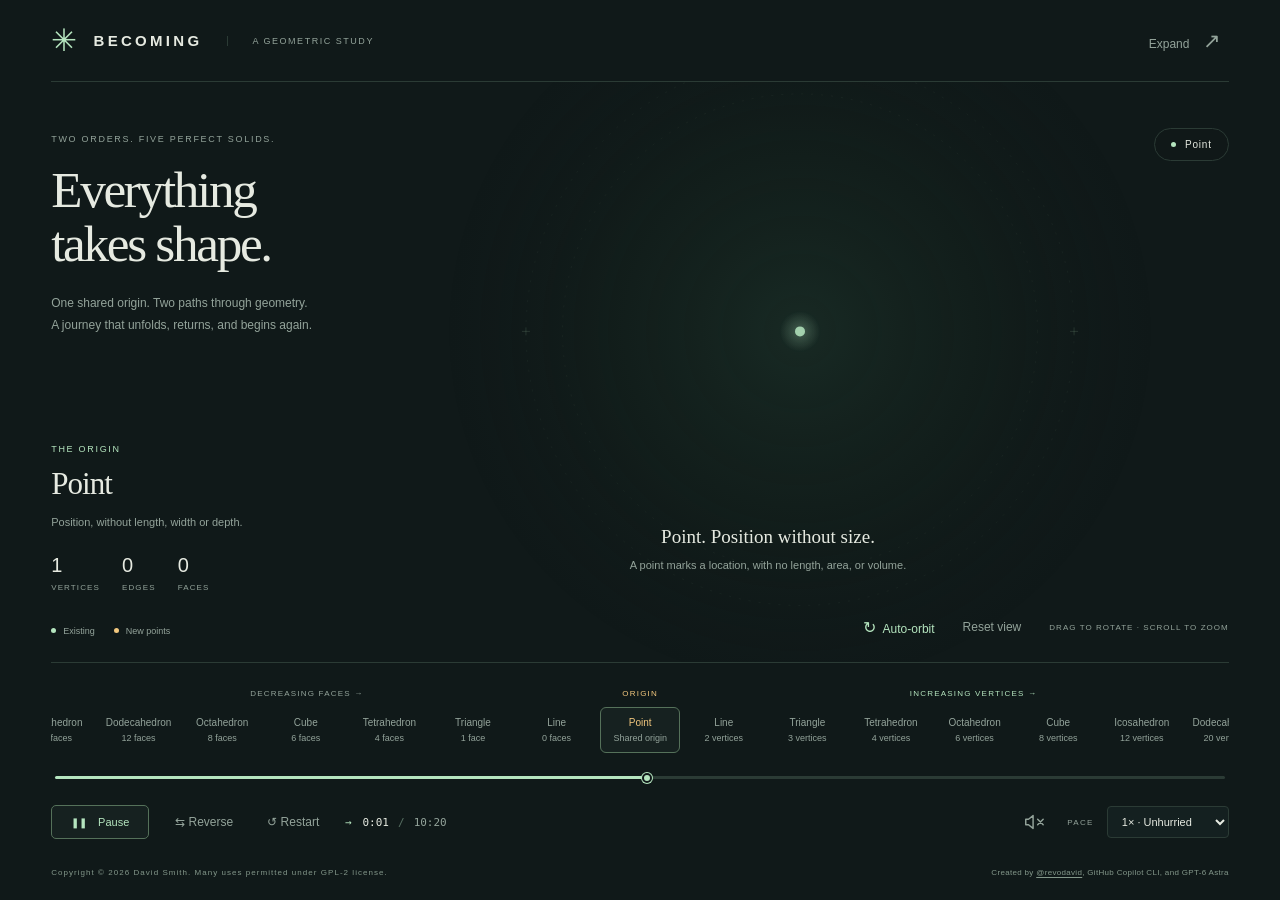
==== commit 650099aa: "Refine transition edges, solid viewing, and touch interaction Co-authored-by: Copilot <223556219+Cop" ====
--- a/index.html
+++ b/index.html
@@ -20,7 +20,8 @@
 
   <main>
     <section class="scene" aria-label="Interactive three-dimensional geometry animation">
-      <canvas id="scene" tabindex="0" aria-label="3D solid. Drag or use arrow keys to rotate; scroll or use plus and minus to zoom."></canvas>
+      <canvas id="scene" aria-hidden="true"></canvas>
+      <div id="scene-interaction" tabindex="0" role="img" aria-label="3D object view. Drag or use arrow keys to rotate; scroll or use plus and minus to zoom."></div>
       <div class="introduction">
         <p class="eyebrow">TWO ORDERS. FIVE PERFECT SOLIDS.</p>
         <h1>Everything<br>takes shape.</h1>
--- a/styles.css
+++ b/styles.css
@@ -13,7 +13,7 @@
 button, select, input { font: inherit; }
 button, select { cursor: pointer; }
 button { color: inherit; }
-button:focus-visible, select:focus-visible, input:focus-visible, canvas:focus-visible, a:focus-visible { outline: 2px solid var(--gold); outline-offset: 5px; }
+button:focus-visible, select:focus-visible, input:focus-visible, #scene-interaction:focus-visible, a:focus-visible { outline: 2px solid var(--gold); outline-offset: 5px; }
 button:disabled { cursor: default; opacity: .4; }
 .masthead { height: 82px; margin: 0 4%; border-bottom: 1px solid var(--line); display: flex; align-items: center; justify-content: space-between; }
 .wordmark { display: flex; align-items: center; gap: 13px; color: var(--text); text-decoration: none; letter-spacing: .22em; font-size: 15px; font-weight: 600; }
@@ -24,9 +24,11 @@
 .masthead .quiet-button span { font-size: 21px; padding-left: 10px; }
 main { max-width: 1800px; margin: auto; }
 .scene { position: relative; height: calc(100svh - 320px); min-height: 480px; max-height: 1000px; overflow: hidden; }
-#scene { display: block; width: 100%; height: 100%; touch-action: none; cursor: grab; }
-#scene:active { cursor: grabbing; }
-.introduction { position: absolute; top: 9%; left: 4%; pointer-events: none; }
+#scene { display: block; width: 100%; height: 100%; pointer-events: none; }
+/* A separate hit area lets the browser scroll gestures that begin over text. */
+#scene-interaction { position: absolute; top: 8%; bottom: 25%; left: 34%; right: 4%; touch-action: none; cursor: grab; }
+#scene-interaction:active { cursor: grabbing; }
+.introduction { position: absolute; top: 9%; left: 4%; }
 .eyebrow { color: var(--muted); font-size: 9px; letter-spacing: .19em; font-weight: 500; margin: 0 0 19px; }
 h1 { font-family: Georgia, "Times New Roman", serif; font-size: clamp(38px, 4vw, 65px); font-weight: 400; letter-spacing: -.045em; line-height: 1.05; margin: 0 0 21px; }
 .intro-copy { color: var(--muted); font-size: 12px; line-height: 1.9; margin: 0; }
@@ -34,7 +36,7 @@
 #phase-dot { width: 5px; height: 5px; border-radius: 50%; background: var(--green); }
 .phase-indicator.adding { color: var(--gold); border-color: #6d5939; }
 .phase-indicator.adding #phase-dot { background: var(--gold); box-shadow: 0 0 9px #f2c77e70; }
-.shape-info { position: absolute; left: 4%; bottom: 12%; pointer-events: none; max-width: 270px; }
+.shape-info { position: absolute; left: 4%; bottom: 12%; max-width: 270px; }
 .shape-info .eyebrow { color: var(--green); margin-bottom: 12px; }
 h2 { font: 400 31px Georgia, "Times New Roman", serif; letter-spacing: -.03em; margin: 0 0 12px; }
 #shape-description { font-size: 11px; color: var(--muted); line-height: 1.6; margin: 0; }
@@ -42,7 +44,7 @@
 .stat { display: flex; flex-direction: column; gap: 6px; }
 .stat strong { font-size: 20px; font-weight: 400; font-variant-numeric: tabular-nums; }
 .stat span { font-size: 8px; letter-spacing: .14em; color: var(--muted); }
-.scene-caption { position: absolute; bottom: 15%; left: 35%; width: 50%; text-align: center; pointer-events: none; }
+.scene-caption { position: absolute; bottom: 15%; left: 35%; width: 50%; text-align: center; }
 .scene-caption p { margin: 0 0 9px; font: 400 19px Georgia, "Times New Roman", serif; }
 .scene-caption > span { color: var(--muted); font-size: 11px; line-height: 1.6; display: block; }
 .view-tools { position: absolute; right: 4%; bottom: 3%; display: flex; align-items: center; gap: 12px; }
@@ -107,6 +109,7 @@
   .masthead { height: 65px; }
   .wordmark { font-size: 12px; }
   .scene { height: 610px; min-height: 610px; }
+  #scene-interaction { top: 135px; bottom: 260px; left: 5%; right: 5%; }
   .introduction { top: 25px; }
   .introduction .eyebrow { font-size: 7px; margin-bottom: 13px; }
   h1 { font-size: 34px; }
